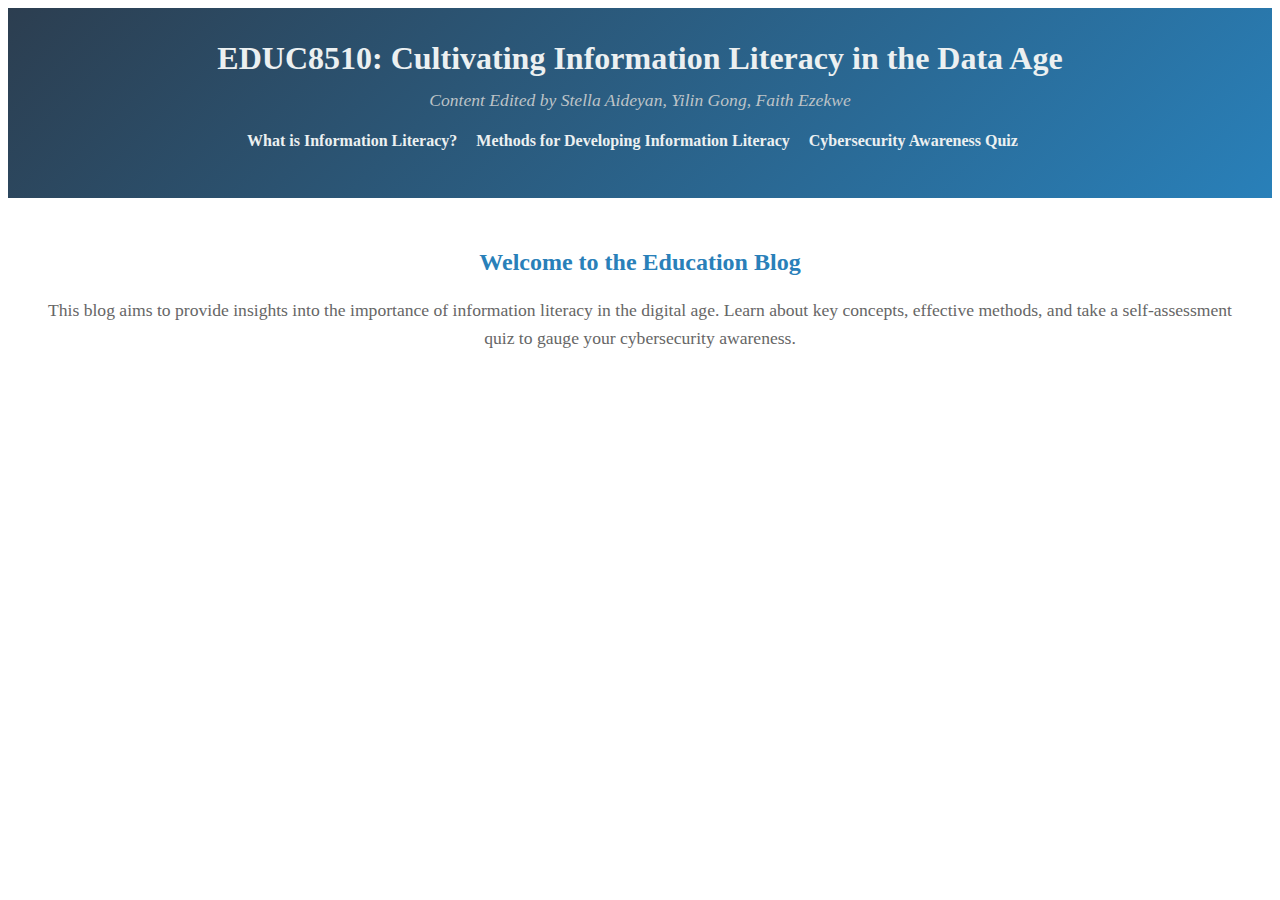
==== index.html @ e93dca80 "Add files via upload" ====
<!DOCTYPE html>
<html lang="en">
<head>
    <meta charset="UTF-8">
    <meta name="viewport" content="width=device-width, initial-scale=1.0">
    <title>Education Blog - Information Literacy in the Digital Age</title>
    <link rel="stylesheet" href="styles.css">
</head>
<body>
    <header>
        <h1>EDUC8510: Cultivating Information Literacy in the Data Age</h1>
        <p class="subtitle">Content Edited by Stella Aideyan, Yilin Gong, Faith Ezekwe</p>
        <nav>
            <ul>
                <li><a href="info_literacy.html">What is Information Literacy?</a></li>
                <li><a href="methods.html">Methods for Developing Information Literacy</a></li>
                <li><a href="cybersecurity_quiz.html">Cybersecurity Awareness Quiz</a></li>
            </ul>
        </nav>
    </header>
    <main>
        <h2>Welcome to the Education Blog</h2>
        <p>This blog aims to provide insights into the importance of information literacy in the digital age. Learn about key concepts, effective methods, and take a self-assessment quiz to gauge your cybersecurity awareness.</p>
    </main>
</body>
</html>
---- styles.css ----
b/* 全局样式 */
body {
    font-family: Arial, sans-serif;
    margin: 0;
    padding: 0;
    background-color: #f0f4f8;
    color: #333;
}

/* 页眉样式 */
header {
    background: linear-gradient(135deg, #2c3e50, #2980b9);
    color: #ffffff;
    padding: 2em 1em;
    text-align: center;
}

h1 {
    margin: 0;
    font-size: 2em;
    color: #ecf0f1;
}

.subtitle {
    margin-top: 0.5em;
    font-style: italic;
    color: #bdc3c7;
}

/* 导航样式 */
nav ul {
    list-style-type: none;
    padding: 0;
}

nav ul li {
    display: inline;
    margin-right: 15px;
}

nav ul li a {
    color: #ecf0f1;
    text-decoration: none;
    font-weight: bold;
}

nav ul li a:hover {
    color: #3498db;
    text-decoration: underline;
}

/* 主内容区域样式 */
main {
    padding: 2em;
    text-align: center;
}

h2 {
    color: #2980b9;
}

p {
    color: #666;
    line-height: 1.6;
    font-size: 1.1em;
}

/* 增加一些小的动画效果 */
a {
    transition: color 0.3s;
}

a:hover {
    color: #1abc9c;
}
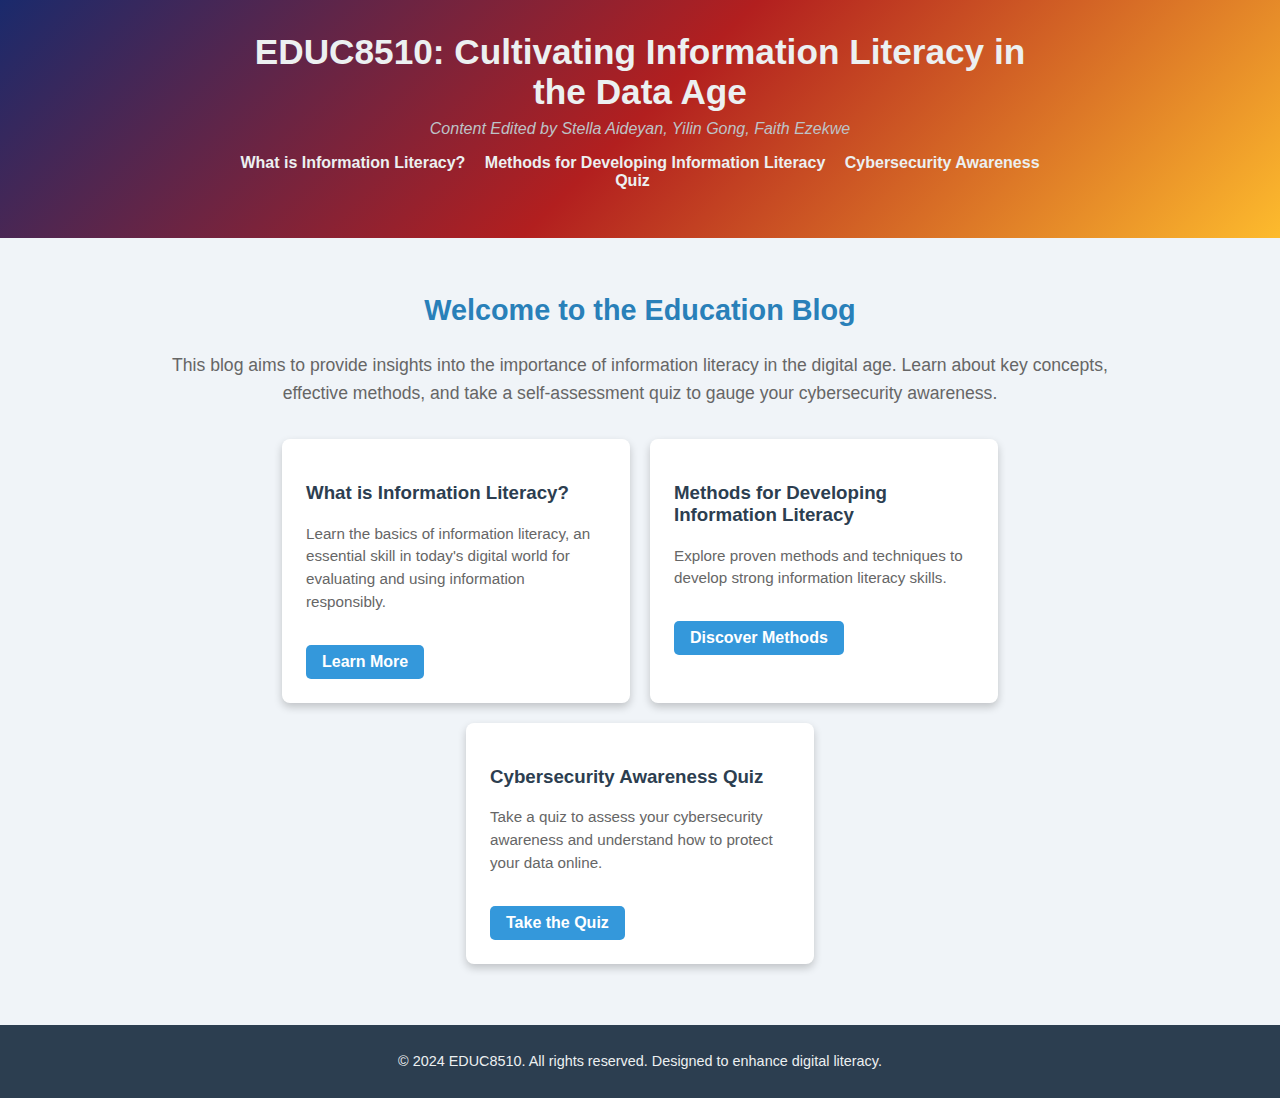
==== commit 8bf95b63: "Update index.html" ====
--- a/index.html
+++ b/index.html
@@ -7,20 +7,50 @@
     <link rel="stylesheet" href="styles.css">
 </head>
 <body>
+    <!-- 页眉 -->
     <header>
-        <h1>EDUC8510: Cultivating Information Literacy in the Data Age</h1>
-        <p class="subtitle">Content Edited by Stella Aideyan, Yilin Gong, Faith Ezekwe</p>
-        <nav>
-            <ul>
-                <li><a href="info_literacy.html">What is Information Literacy?</a></li>
-                <li><a href="methods.html">Methods for Developing Information Literacy</a></li>
-                <li><a href="cybersecurity_quiz.html">Cybersecurity Awareness Quiz</a></li>
-            </ul>
-        </nav>
+        <div class="header-content">
+            <h1>EDUC8510: Cultivating Information Literacy in the Data Age</h1>
+            <p class="subtitle">Content Edited by Stella Aideyan, Yilin Gong, Faith Ezekwe</p>
+            <nav>
+                <ul>
+                    <li><a href="info_literacy.html">What is Information Literacy?</a></li>
+                    <li><a href="methods.html">Methods for Developing Information Literacy</a></li>
+                    <li><a href="cybersecurity_quiz.html">Cybersecurity Awareness Quiz</a></li>
+                </ul>
+            </nav>
+        </div>
     </header>
+
+    <!-- 主内容区 -->
     <main>
-        <h2>Welcome to the Education Blog</h2>
-        <p>This blog aims to provide insights into the importance of information literacy in the digital age. Learn about key concepts, effective methods, and take a self-assessment quiz to gauge your cybersecurity awareness.</p>
+        <section class="introduction">
+            <h2>Welcome to the Education Blog</h2>
+            <p>This blog aims to provide insights into the importance of information literacy in the digital age. Learn about key concepts, effective methods, and take a self-assessment quiz to gauge your cybersecurity awareness.</p>
+        </section>
+
+        <section class="features">
+            <div class="feature-card">
+                <h3>What is Information Literacy?</h3>
+                <p>Learn the basics of information literacy, an essential skill in today's digital world for evaluating and using information responsibly.</p>
+                <a href="info_literacy.html" class="button">Learn More</a>
+            </div>
+            <div class="feature-card">
+                <h3>Methods for Developing Information Literacy</h3>
+                <p>Explore proven methods and techniques to develop strong information literacy skills.</p>
+                <a href="methods.html" class="button">Discover Methods</a>
+            </div>
+            <div class="feature-card">
+                <h3>Cybersecurity Awareness Quiz</h3>
+                <p>Take a quiz to assess your cybersecurity awareness and understand how to protect your data online.</p>
+                <a href="cybersecurity_quiz.html" class="button">Take the Quiz</a>
+            </div>
+        </section>
     </main>
+
+    <!-- 页脚 -->
+    <footer>
+        <p>&copy; 2024 EDUC8510. All rights reserved. Designed to enhance digital literacy.</p>
+    </footer>
 </body>
 </html>
--- a/styles.css
+++ b/styles.css
@@ -1,4 +1,4 @@
-b/* 全局样式 */
+/* 全局样式 */
 body {
     font-family: Arial, sans-serif;
     margin: 0;
@@ -9,15 +9,20 @@
 
 /* 页眉样式 */
 header {
-    background: linear-gradient(135deg, #2c3e50, #2980b9);
+    background: linear-gradient(135deg, #1a2a6c, #b21f1f, #fdbb2d);
     color: #ffffff;
     padding: 2em 1em;
     text-align: center;
 }
 
+.header-content {
+    max-width: 800px;
+    margin: auto;
+}
+
 h1 {
     margin: 0;
-    font-size: 2em;
+    font-size: 2.2em;
     color: #ecf0f1;
 }
 
@@ -31,6 +36,7 @@
 nav ul {
     list-style-type: none;
     padding: 0;
+    margin-top: 1em;
 }
 
 nav ul li {
@@ -49,27 +55,86 @@
     text-decoration: underline;
 }
 
-/* 主内容区域样式 */
+/* 主内容区样式 */
 main {
     padding: 2em;
+    max-width: 1000px;
+    margin: auto;
     text-align: center;
 }
 
-h2 {
-    color: #2980b9;
+/* 介绍部分样式 */
+.introduction {
+    margin-bottom: 2em;
 }
 
-p {
+.introduction h2 {
+    color: #2980b9;
+    font-size: 1.8em;
+}
+
+.introduction p {
     color: #666;
     line-height: 1.6;
     font-size: 1.1em;
 }
 
-/* 增加一些小的动画效果 */
-a {
-    transition: color 0.3s;
+/* 特点卡片样式 */
+.features {
+    display: flex;
+    flex-wrap: wrap;
+    justify-content: center;
+    gap: 20px;
 }
 
-a:hover {
-    color: #1abc9c;
+.feature-card {
+    background-color: #ffffff;
+    box-shadow: 0 4px 8px rgba(0, 0, 0, 0.2);
+    padding: 1.5em;
+    border-radius: 8px;
+    width: 100%;
+    max-width: 300px;
+    text-align: left;
+    color: #333;
+    transition: transform 0.2s;
 }
+
+.feature-card h3 {
+    color: #2c3e50;
+}
+
+.feature-card p {
+    color: #666;
+    font-size: 0.95em;
+    line-height: 1.5;
+}
+
+.feature-card:hover {
+    transform: translateY(-5px);
+}
+
+.button {
+    display: inline-block;
+    margin-top: 1em;
+    padding: 0.5em 1em;
+    background-color: #3498db;
+    color: #ffffff;
+    text-decoration: none;
+    border-radius: 5px;
+    font-weight: bold;
+    transition: background-color 0.3s;
+}
+
+.button:hover {
+    background-color: #2980b9;
+}
+
+/* 页脚样式 */
+footer {
+    background-color: #2c3e50;
+    color: #ecf0f1;
+    text-align: center;
+    padding: 1em;
+    font-size: 0.9em;
+    margin-top: 2em;
+}
